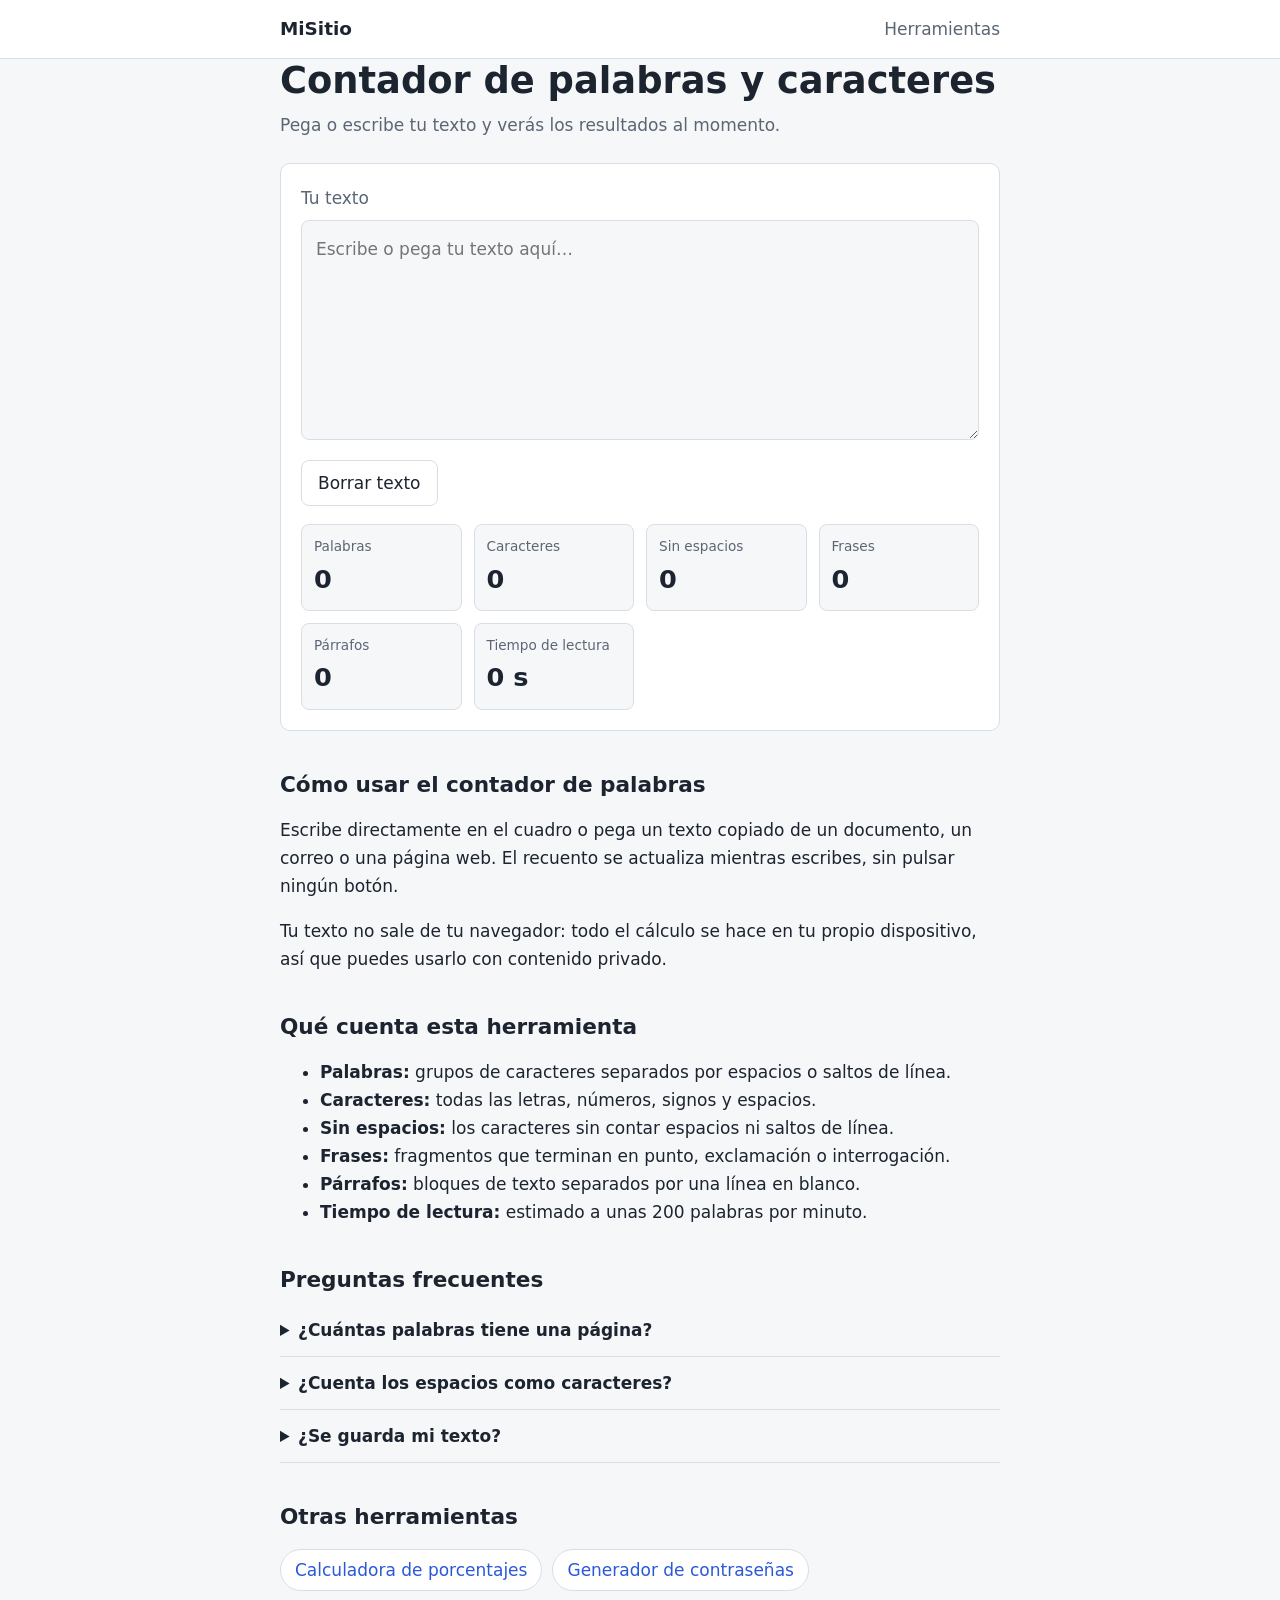
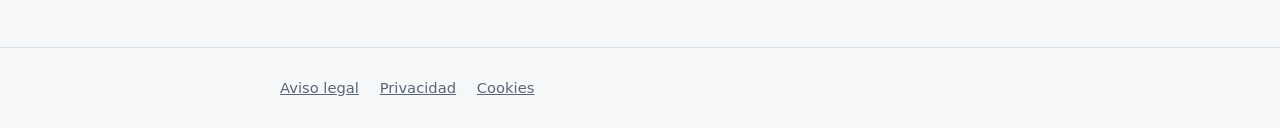
==== es/herramientas/contador-palabras.html @ 8b0da2ad "Estructura inicial y contador de palabras" ====
<!DOCTYPE html>
<html lang="es">
<head>
  <meta charset="utf-8">
  <meta name="viewport" content="width=device-width, initial-scale=1">
  <title>Contador de palabras y caracteres online | MiSitio</title>
  <meta name="description" content="Cuenta las palabras, caracteres, frases y párrafos de tu texto al instante. Gratis, sin registro y sin enviar tu texto a ningún servidor.">
  <!-- Cuando tengamos dominio: añadiremos aquí canonical y hreflang -->
  <link rel="stylesheet" href="../../css/estilo.css">
</head>
<body>

<header class="cabecera">
  <div class="contenedor">
    <a class="logo" href="../index.html">MiSitio</a>
    <nav><a href="../index.html">Herramientas</a></nav>
  </div>
</header>

<main class="contenedor">
  <h1>Contador de palabras y caracteres</h1>
  <p class="intro">Pega o escribe tu texto y verás los resultados al momento.</p>

  <section class="herramienta" aria-label="Contador de palabras">
    <label for="texto" class="intro" style="display:block;margin-bottom:8px">Tu texto</label>
    <textarea id="texto" placeholder="Escribe o pega tu texto aquí…"></textarea>
    <div class="botones">
      <button type="button" id="btn-borrar">Borrar texto</button>
    </div>

    <dl class="resultados" aria-live="polite">
      <div><dt>Palabras</dt><dd id="r-palabras">0</dd></div>
      <div><dt>Caracteres</dt><dd id="r-caracteres">0</dd></div>
      <div><dt>Sin espacios</dt><dd id="r-sin-espacios">0</dd></div>
      <div><dt>Frases</dt><dd id="r-frases">0</dd></div>
      <div><dt>Párrafos</dt><dd id="r-parrafos">0</dd></div>
      <div><dt>Tiempo de lectura</dt><dd id="r-lectura">0 s</dd></div>
    </dl>
  </section>

  <!-- Aquí irá el anuncio cuando activemos AdSense -->

  <article class="texto">
    <h2>Cómo usar el contador de palabras</h2>
    <p>Escribe directamente en el cuadro o pega un texto copiado de un documento, un correo o una página web. El recuento se actualiza mientras escribes, sin pulsar ningún botón.</p>
    <p>Tu texto no sale de tu navegador: todo el cálculo se hace en tu propio dispositivo, así que puedes usarlo con contenido privado.</p>

    <h2>Qué cuenta esta herramienta</h2>
    <ul>
      <li><strong>Palabras:</strong> grupos de caracteres separados por espacios o saltos de línea.</li>
      <li><strong>Caracteres:</strong> todas las letras, números, signos y espacios.</li>
      <li><strong>Sin espacios:</strong> los caracteres sin contar espacios ni saltos de línea.</li>
      <li><strong>Frases:</strong> fragmentos que terminan en punto, exclamación o interrogación.</li>
      <li><strong>Párrafos:</strong> bloques de texto separados por una línea en blanco.</li>
      <li><strong>Tiempo de lectura:</strong> estimado a unas 200 palabras por minuto.</li>
    </ul>

    <h2>Preguntas frecuentes</h2>
    <details>
      <summary>¿Cuántas palabras tiene una página?</summary>
      <p>Depende del tamaño de letra y de los márgenes, pero una página de texto a un espacio suele tener entre 400 y 500 palabras, y a doble espacio entre 250 y 300.</p>
    </details>
    <details>
      <summary>¿Cuenta los espacios como caracteres?</summary>
      <p>El resultado "Caracteres" sí los cuenta. Si necesitas el número sin ellos, mira "Sin espacios".</p>
    </details>
    <details>
      <summary>¿Se guarda mi texto?</summary>
      <p>No. El texto no se envía ni se almacena en ningún servidor; se procesa solo en tu navegador.</p>
    </details>

    <h2>Otras herramientas</h2>
    <ul class="relacionadas">
      <li><a href="#">Calculadora de porcentajes</a></li>
      <li><a href="#">Generador de contraseñas</a></li>
    </ul>
  </article>
</main>

<footer class="pie">
  <div class="contenedor">
    <a href="../legal/aviso-legal.html">Aviso legal</a>
    <a href="../legal/privacidad.html">Privacidad</a>
    <a href="../legal/cookies.html">Cookies</a>
  </div>
</footer>

<script src="../../js/herramientas/contador-palabras.js"></script>
</body>
</html>
---- css/estilo.css ----
/* ===== Variables: aquí se cambian colores y medidas de todo el sitio ===== */
:root {
  --fondo: #f6f7f9;
  --superficie: #ffffff;
  --texto: #1c2430;
  --texto-suave: #5b6675;
  --borde: #d9dee5;
  --acento: #2a58d8;
  --acento-texto: #ffffff;
  --radio: 10px;
  --ancho: 760px;
}
@media (prefers-color-scheme: dark) {
  :root {
    --fondo: #12161c;
    --superficie: #1a2029;
    --texto: #e8ecf1;
    --texto-suave: #9aa6b5;
    --borde: #2c3542;
    --acento: #6f94ff;
    --acento-texto: #0d1220;
  }
}

/* ===== Base ===== */
*, *::before, *::after { box-sizing: border-box; }
html { -webkit-text-size-adjust: 100%; }
body {
  margin: 0;
  background: var(--fondo);
  color: var(--texto);
  font: 17px/1.65 system-ui, -apple-system, "Segoe UI", Roboto, sans-serif;
}
a { color: var(--acento); }
:focus-visible { outline: 3px solid var(--acento); outline-offset: 2px; }

.contenedor { max-width: var(--ancho); margin: 0 auto; padding: 0 20px; }

/* ===== Cabecera y pie ===== */
.cabecera { border-bottom: 1px solid var(--borde); background: var(--superficie); }
.cabecera .contenedor { display: flex; justify-content: space-between; align-items: center; min-height: 58px; }
.logo { font-weight: 700; font-size: 1.15rem; color: var(--texto); text-decoration: none; }
.cabecera nav a { margin-left: 18px; color: var(--texto-suave); text-decoration: none; }
.cabecera nav a:hover { color: var(--texto); }

.pie { margin-top: 56px; padding: 28px 0; border-top: 1px solid var(--borde); color: var(--texto-suave); font-size: .92rem; }
.pie a { color: var(--texto-suave); margin-right: 16px; }

/* ===== Contenido ===== */
main { padding: 32px 0 0; }
h1 { font-size: clamp(1.7rem, 4.5vw, 2.3rem); line-height: 1.2; margin: 0 0 8px; }
h2 { font-size: 1.35rem; margin: 40px 0 10px; line-height: 1.3; }
.intro { color: var(--texto-suave); margin: 0 0 24px; }

/* ===== Caja de la herramienta ===== */
.herramienta {
  background: var(--superficie);
  border: 1px solid var(--borde);
  border-radius: var(--radio);
  padding: 20px;
}
textarea {
  width: 100%;
  min-height: 220px;
  resize: vertical;
  padding: 14px;
  font: inherit;
  color: var(--texto);
  background: var(--fondo);
  border: 1px solid var(--borde);
  border-radius: 8px;
}
.botones { margin-top: 12px; display: flex; gap: 10px; flex-wrap: wrap; }
button {
  font: inherit;
  padding: 8px 16px;
  border-radius: 8px;
  border: 1px solid var(--borde);
  background: var(--superficie);
  color: var(--texto);
  cursor: pointer;
}
button.principal { background: var(--acento); color: var(--acento-texto); border-color: var(--acento); }

/* ===== Resultados ===== */
.resultados {
  display: grid;
  grid-template-columns: repeat(auto-fit, minmax(130px, 1fr));
  gap: 12px;
  margin: 18px 0 0;
  padding: 0;
}
.resultados div { background: var(--fondo); border: 1px solid var(--borde); border-radius: 8px; padding: 10px 12px; }
.resultados dt { font-size: .85rem; color: var(--texto-suave); }
.resultados dd { margin: 0; font-size: 1.6rem; font-weight: 700; font-variant-numeric: tabular-nums; }

/* ===== Texto explicativo ===== */
.texto p, .texto li { max-width: 68ch; }
details { border-bottom: 1px solid var(--borde); padding: 12px 0; }
summary { cursor: pointer; font-weight: 600; }
details p { margin: 8px 0 0; }
.relacionadas { display: flex; flex-wrap: wrap; gap: 10px; padding: 0; list-style: none; }
.relacionadas a { display: inline-block; padding: 6px 14px; border: 1px solid var(--borde); border-radius: 99px; text-decoration: none; background: var(--superficie); }

@media (prefers-reduced-motion: reduce) { * { transition: none !important; animation: none !important; } }
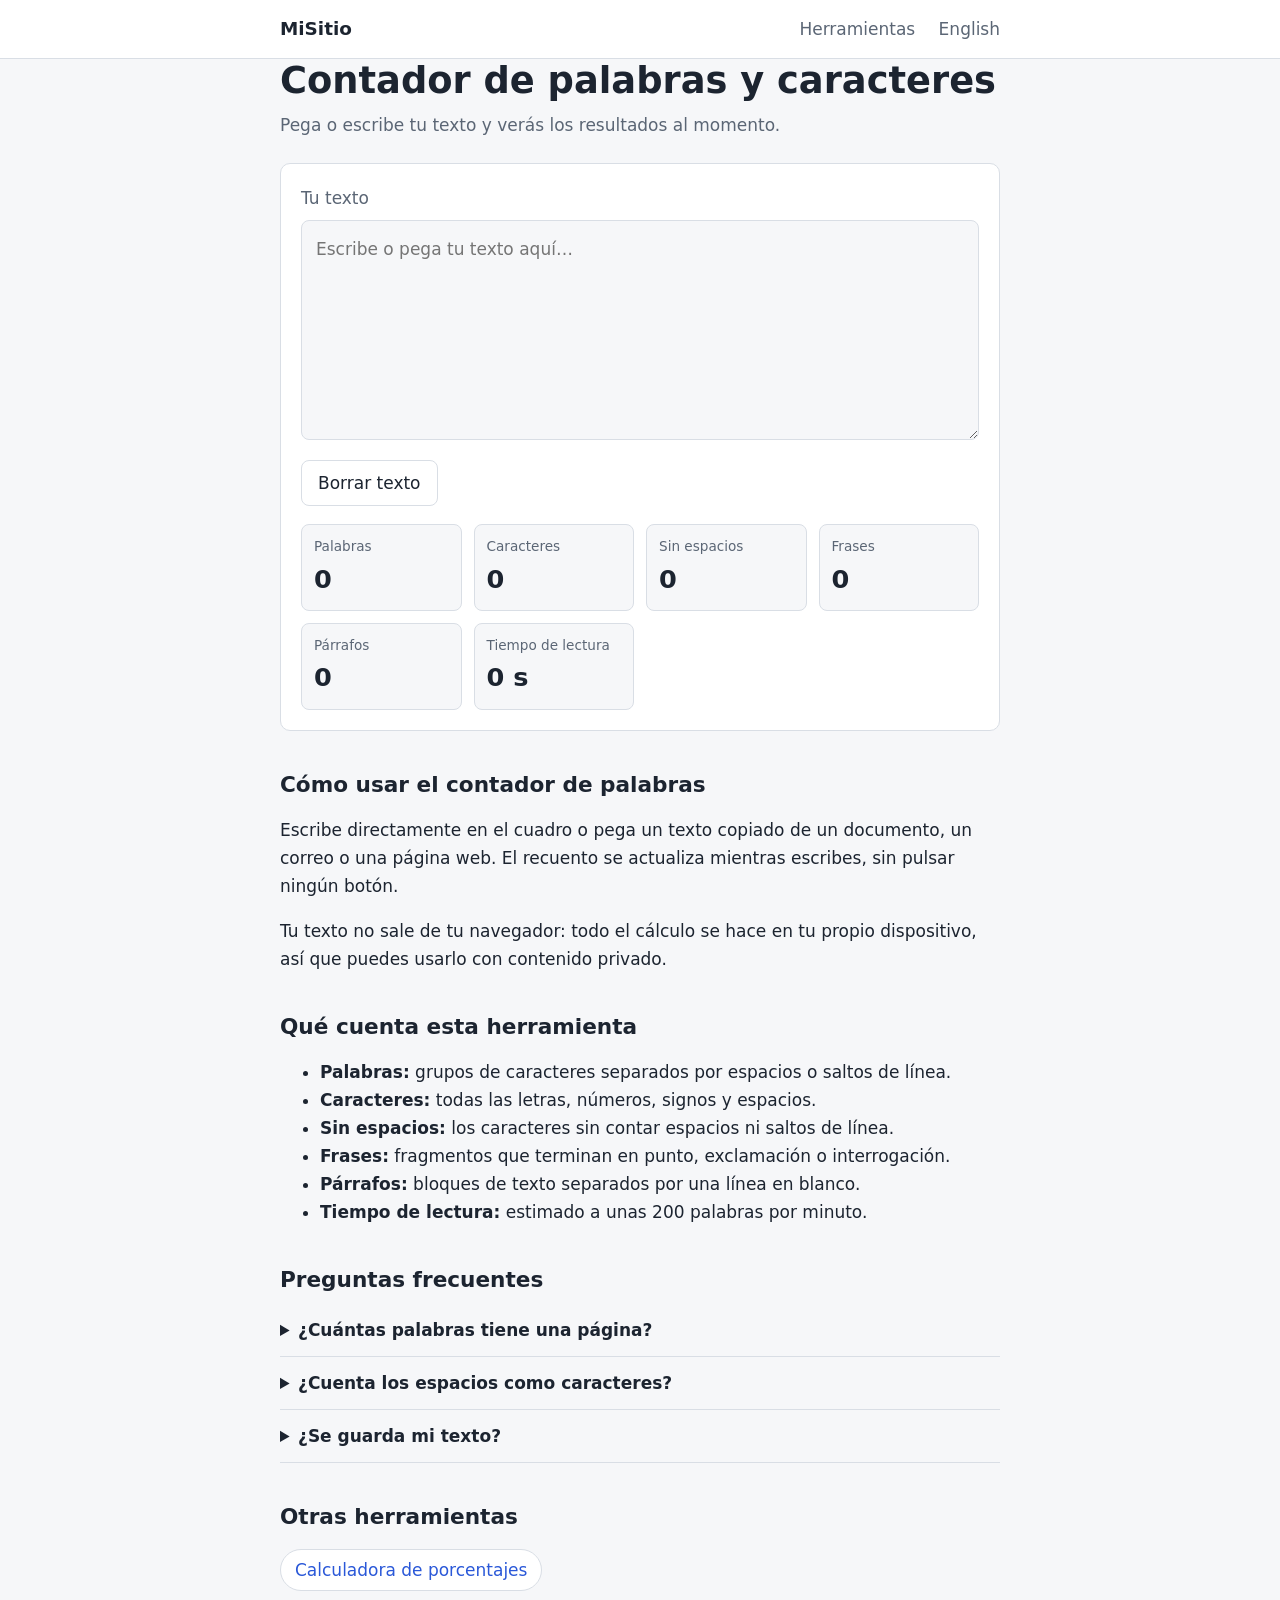
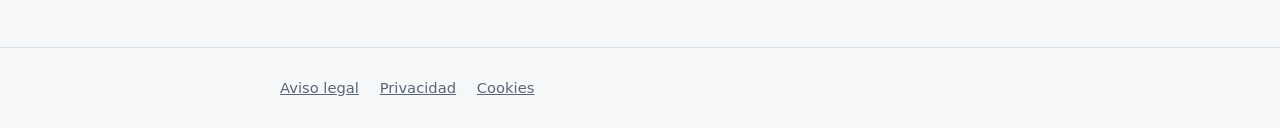
==== commit 5ef16d13: "Un separador es siempre decimal; resultados sin miles" ====
--- a/es/herramientas/contador-palabras.html
+++ b/es/herramientas/contador-palabras.html
@@ -13,7 +13,10 @@
 <header class="cabecera">
   <div class="contenedor">
     <a class="logo" href="../index.html">MiSitio</a>
-    <nav><a href="../index.html">Herramientas</a></nav>
+    <nav>
+      <a href="../index.html">Herramientas</a>
+      <a href="../../en/tools/word-counter.html" hreflang="en" lang="en">English</a>
+    </nav>
   </div>
 </header>
 
@@ -71,8 +74,7 @@
 
     <h2>Otras herramientas</h2>
     <ul class="relacionadas">
-      <li><a href="#">Calculadora de porcentajes</a></li>
-      <li><a href="#">Generador de contraseñas</a></li>
+      <li><a href="calculadora-porcentajes.html">Calculadora de porcentajes</a></li>
     </ul>
   </article>
 </main>
--- a/css/estilo.css
+++ b/css/estilo.css
@@ -103,3 +103,21 @@
 .relacionadas a { display: inline-block; padding: 6px 14px; border: 1px solid var(--borde); border-radius: 99px; text-decoration: none; background: var(--superficie); }
 
 @media (prefers-reduced-motion: reduce) { * { transition: none !important; animation: none !important; } }
+
+/* ===== Calculadoras con campos de entrada ===== */
+.calc { padding: 16px 0; border-bottom: 1px solid var(--borde); }
+.calc:first-of-type { padding-top: 0; }
+.calc:last-of-type { border-bottom: 0; padding-bottom: 0; }
+.calc h2 { font-size: 1.05rem; margin: 0 0 10px; }
+.calc .frase { margin: 0 0 8px; display: flex; flex-wrap: wrap; align-items: center; gap: 8px; }
+input[type="text"] {
+  font: inherit;
+  width: 7.5em;
+  padding: 7px 10px;
+  color: var(--texto);
+  background: var(--fondo);
+  border: 1px solid var(--borde);
+  border-radius: 8px;
+}
+.res { margin: 0; font-size: 1.5rem; font-weight: 700; min-height: 1.7em; font-variant-numeric: tabular-nums; }
+.res small { font-weight: 400; font-size: 1rem; color: var(--texto-suave); margin-left: 8px; }
